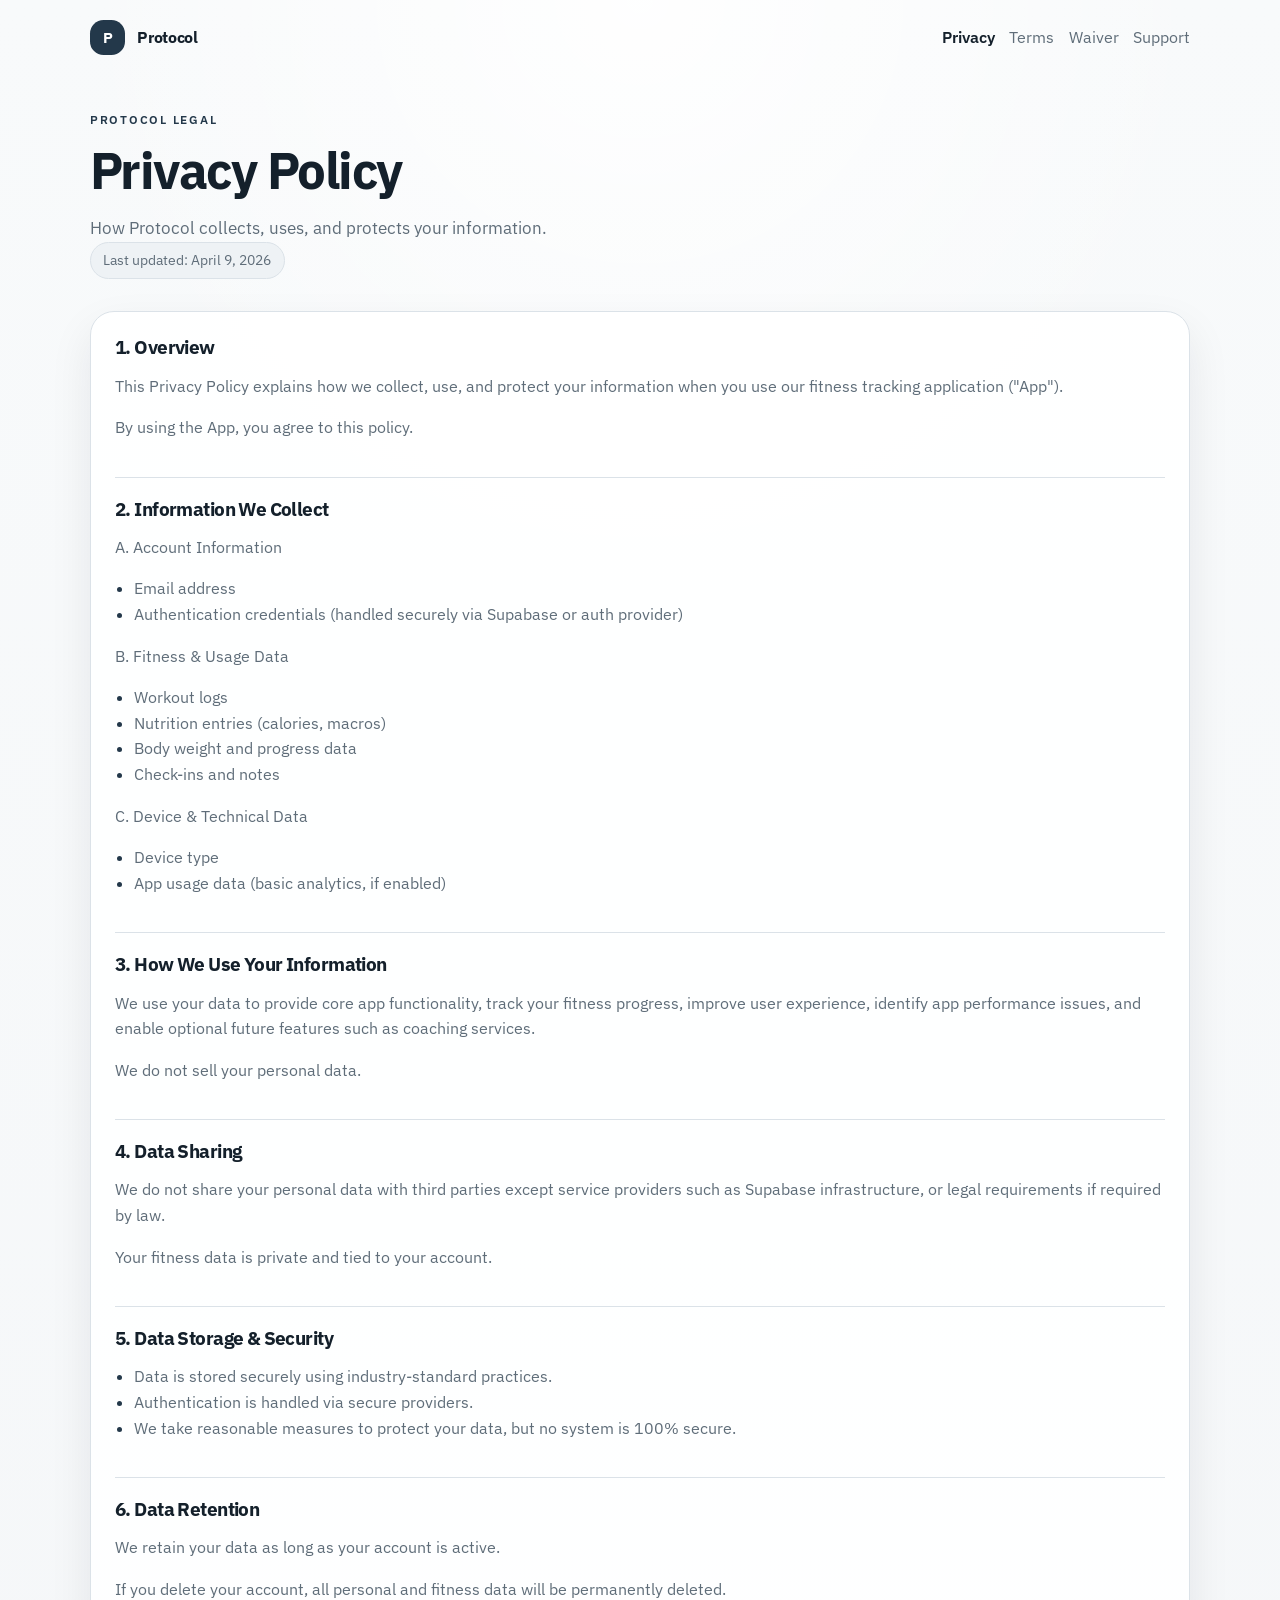
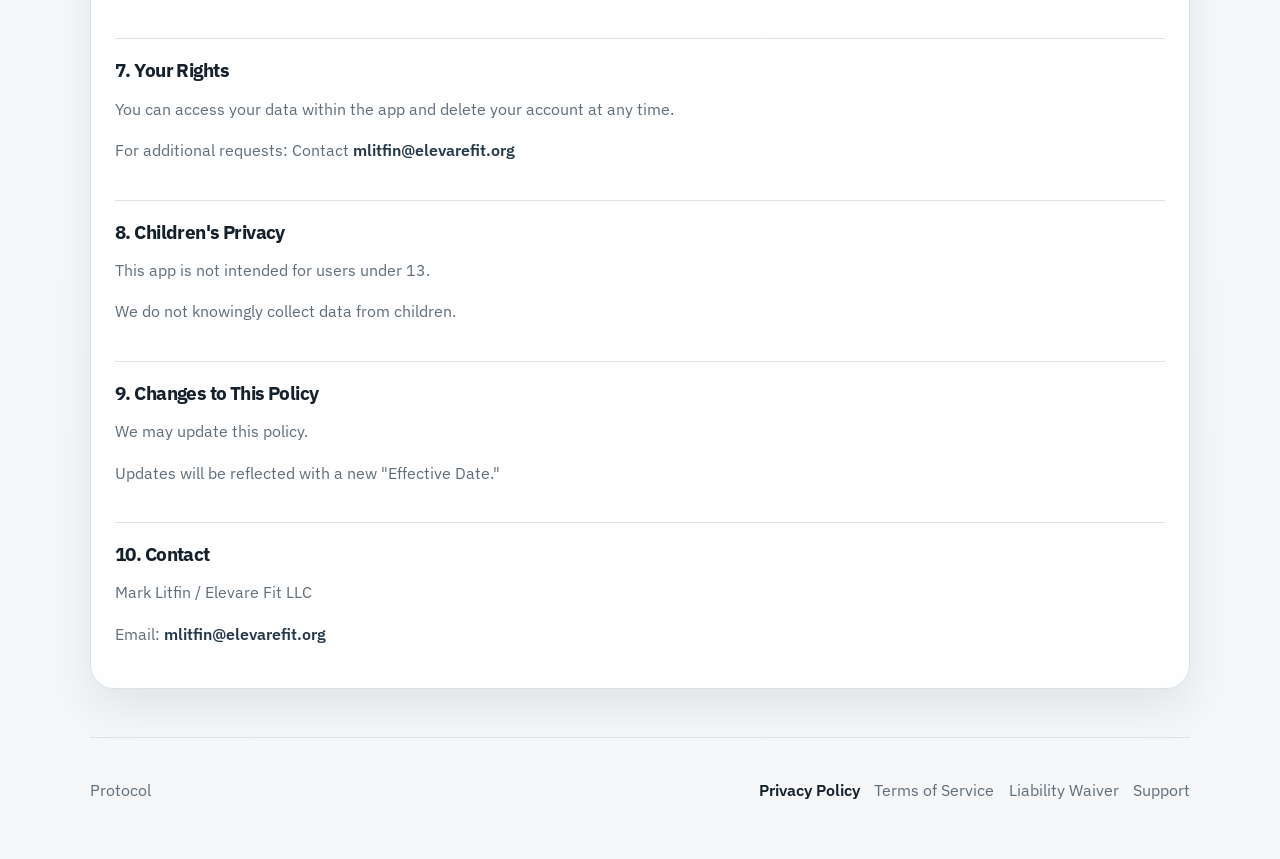
==== privacy.html @ a7f1d3bc "Initial Protocol landing site" ====
<!DOCTYPE html>
<html lang="en">
  <head>
    <meta charset="UTF-8" />
    <meta name="viewport" content="width=device-width, initial-scale=1.0" />
    <title>Protocol | Privacy Policy</title>
    <meta
      name="description"
      content="How Protocol collects, uses, and protects information."
    />
    <link rel="preconnect" href="https://fonts.googleapis.com" />
    <link rel="preconnect" href="https://fonts.gstatic.com" crossorigin />
    <link
      href="https://fonts.googleapis.com/css2?family=IBM+Plex+Sans:wght@400;500;600;700&display=swap"
      rel="stylesheet"
    />
    <link rel="stylesheet" href="styles.css" />
  </head>
  <body>
    <div class="site-shell">
      <header class="site-header">
        <a class="brand" href="index.html" aria-label="Protocol home">
          <span class="brand-mark">P</span>
          <span>Protocol</span>
        </a>
        <nav class="site-nav" aria-label="Primary">
          <a href="privacy.html" aria-current="page">Privacy</a>
          <a href="terms.html">Terms</a>
          <a href="waiver.html">Waiver</a>
          <a href="support.html">Support</a>
        </nav>
      </header>

      <main class="page-main">
        <section class="page-hero">
          <p class="eyebrow">Protocol legal</p>
          <h1>Privacy Policy</h1>
          <p class="lead narrow">
            How Protocol collects, uses, and protects your information.
          </p>
          <div class="meta-row">
            <span class="meta-chip">Last updated: April 9, 2026</span>
          </div>
        </section>

        <section class="card legal-card">
          <article class="legal-section">
            <h2>1. Overview</h2>
            <p>
              This Privacy Policy explains how we collect, use, and protect your
              information when you use our fitness tracking application
              ("App").
            </p>
            <p>By using the App, you agree to this policy.</p>
          </article>

          <article class="legal-section">
            <h2>2. Information We Collect</h2>
            <p>A. Account Information</p>
            <ul>
              <li>Email address</li>
              <li>
                Authentication credentials (handled securely via Supabase or
                auth provider)
              </li>
            </ul>
            <p>B. Fitness &amp; Usage Data</p>
            <ul>
              <li>Workout logs</li>
              <li>Nutrition entries (calories, macros)</li>
              <li>Body weight and progress data</li>
              <li>Check-ins and notes</li>
            </ul>
            <p>C. Device &amp; Technical Data</p>
            <ul>
              <li>Device type</li>
              <li>App usage data (basic analytics, if enabled)</li>
            </ul>
          </article>

          <article class="legal-section">
            <h2>3. How We Use Your Information</h2>
            <p>
              We use your data to provide core app functionality, track your
              fitness progress, improve user experience, identify app
              performance issues, and enable optional future features such as
              coaching services.
            </p>
            <p>We do not sell your personal data.</p>
          </article>

          <article class="legal-section">
            <h2>4. Data Sharing</h2>
            <p>
              We do not share your personal data with third parties except
              service providers such as Supabase infrastructure, or legal
              requirements if required by law.
            </p>
            <p>Your fitness data is private and tied to your account.</p>
          </article>

          <article class="legal-section">
            <h2>5. Data Storage &amp; Security</h2>
            <ul>
              <li>Data is stored securely using industry-standard practices.</li>
              <li>Authentication is handled via secure providers.</li>
              <li>
                We take reasonable measures to protect your data, but no system
                is 100% secure.
              </li>
            </ul>
          </article>

          <article class="legal-section">
            <h2>6. Data Retention</h2>
            <p>We retain your data as long as your account is active.</p>
            <p>
              If you delete your account, all personal and fitness data will be
              permanently deleted.
            </p>
          </article>

          <article class="legal-section">
            <h2>7. Your Rights</h2>
            <p>You can access your data within the app and delete your account at any time.</p>
            <p>
              For additional requests: Contact
              <a class="text-link" href="mailto:mlitfin@elevarefit.org"
                >mlitfin@elevarefit.org</a
              >
            </p>
          </article>

          <article class="legal-section">
            <h2>8. Children&apos;s Privacy</h2>
            <p>This app is not intended for users under 13.</p>
            <p>We do not knowingly collect data from children.</p>
          </article>

          <article class="legal-section">
            <h2>9. Changes to This Policy</h2>
            <p>We may update this policy.</p>
            <p>Updates will be reflected with a new "Effective Date."</p>
          </article>

          <article class="legal-section">
            <h2>10. Contact</h2>
            <p>Mark Litfin / Elevare Fit LLC</p>
            <p>
              Email:
              <a class="text-link" href="mailto:mlitfin@elevarefit.org"
                >mlitfin@elevarefit.org</a
              >
            </p>
          </article>
        </section>
      </main>

      <footer class="site-footer">
        <p>Protocol</p>
        <nav class="footer-nav" aria-label="Footer">
          <a href="privacy.html" aria-current="page">Privacy Policy</a>
          <a href="terms.html">Terms of Service</a>
          <a href="waiver.html">Liability Waiver</a>
          <a href="support.html">Support</a>
        </nav>
      </footer>
    </div>
  </body>
</html>
---- styles.css ----
:root {
  --bg: #f4f6f8;
  --surface: #ffffff;
  --surface-alt: #eef2f5;
  --text: #14202b;
  --muted: #5f6d79;
  --line: #dbe2e8;
  --line-strong: #c7d1da;
  --accent: #23384a;
  --accent-soft: #eef3f7;
  --shadow: 0 18px 44px rgba(15, 23, 32, 0.08);
  --radius-lg: 24px;
  --radius-md: 18px;
  --radius-sm: 12px;
  --max-width: 1100px;
}

*,
*::before,
*::after {
  box-sizing: border-box;
}

html {
  scroll-behavior: smooth;
}

body {
  margin: 0;
  min-height: 100vh;
  color: var(--text);
  font-family: "IBM Plex Sans", "Segoe UI", sans-serif;
  line-height: 1.6;
  background:
    radial-gradient(circle at top, rgba(255, 255, 255, 0.92), rgba(255, 255, 255, 0) 36rem),
    linear-gradient(180deg, #f8fafb 0%, var(--bg) 100%);
}

a {
  color: inherit;
  text-decoration: none;
}

.site-shell {
  width: min(var(--max-width), calc(100% - 2rem));
  margin: 0 auto;
}

.site-header,
.site-footer {
  display: flex;
  align-items: center;
  justify-content: space-between;
  gap: 1rem;
}

.site-header {
  padding: 1.25rem 0;
}

.site-footer {
  padding: 1.5rem 0 2.5rem;
  margin-top: 3rem;
  border-top: 1px solid var(--line);
  color: var(--muted);
}

.brand {
  display: inline-flex;
  align-items: center;
  gap: 0.75rem;
  font-weight: 700;
  letter-spacing: -0.02em;
}

.brand-mark {
  display: grid;
  place-items: center;
  width: 2.2rem;
  height: 2.2rem;
  border-radius: 0.85rem;
  background: var(--accent);
  color: #ffffff;
  font-size: 0.96rem;
}

.site-nav,
.footer-nav,
.meta-row,
.cta-row {
  display: flex;
  align-items: center;
  gap: 0.9rem;
  flex-wrap: wrap;
}

.site-nav a,
.footer-nav a {
  color: var(--muted);
  transition: color 160ms ease;
}

.site-nav a:hover,
.site-nav a:focus-visible,
.footer-nav a:hover,
.footer-nav a:focus-visible,
.text-link:hover,
.text-link:focus-visible {
  color: var(--accent);
}

.site-nav a[aria-current="page"],
.footer-nav a[aria-current="page"] {
  color: var(--text);
  font-weight: 600;
}

.hero,
.feature-grid,
.resource-grid,
.support-grid {
  display: grid;
  gap: 1.2rem;
}

.hero {
  grid-template-columns: minmax(0, 1.2fr) minmax(320px, 0.85fr);
  align-items: center;
  padding: 3.5rem 0 2.25rem;
}

.page-main {
  padding-top: 1.2rem;
}

.page-hero {
  padding: 1rem 0 2rem;
}

.eyebrow,
.section-label {
  margin: 0 0 0.75rem;
  font-size: 0.78rem;
  font-weight: 600;
  letter-spacing: 0.14em;
  text-transform: uppercase;
  color: var(--accent);
}

h1,
h2,
h3 {
  margin: 0;
  letter-spacing: -0.03em;
  line-height: 1.1;
}

.hero h1 {
  font-size: clamp(2.8rem, 6vw, 4.3rem);
  max-width: 9.5ch;
}

.page-hero h1 {
  font-size: clamp(2.2rem, 4vw, 3.4rem);
}

.lead {
  margin: 1rem 0 0;
  color: var(--muted);
  font-size: 1.05rem;
  max-width: 42rem;
}

.lead.narrow {
  max-width: 46rem;
}

.cta-row {
  margin-top: 1.8rem;
}

.button {
  display: inline-flex;
  align-items: center;
  justify-content: center;
  min-height: 2.9rem;
  padding: 0.8rem 1.2rem;
  border-radius: 999px;
  font-weight: 600;
  border: 1px solid transparent;
  transition:
    transform 160ms ease,
    background-color 160ms ease,
    border-color 160ms ease,
    color 160ms ease;
}

.button:hover,
.button:focus-visible {
  transform: translateY(-1px);
}

.button-primary {
  background: var(--accent);
  color: #ffffff;
}

.button-secondary {
  background: #ffffff;
  border-color: var(--line-strong);
  color: var(--text);
}

.card {
  background: rgba(255, 255, 255, 0.94);
  border: 1px solid var(--line);
  border-radius: var(--radius-lg);
  box-shadow: var(--shadow);
}

.hero-card,
.feature-card,
.resource-card,
.legal-card,
.support-card,
.support-note {
  padding: 1.5rem;
}

.hero-list,
.stack-list,
.legal-section ul {
  padding-left: 1.2rem;
}

.hero-list,
.stack-list {
  margin: 1rem 0 0;
}

.hero-list li,
.stack-list li,
.legal-section li,
.feature-card p,
.resource-card p,
.legal-section p,
.support-card p,
.support-note p,
.support-detail span,
.section-header p {
  color: var(--muted);
}

.hero-list li::marker,
.stack-list li::marker,
.legal-section li::marker {
  color: var(--accent);
}

.hero-card {
  background: linear-gradient(180deg, #ffffff 0%, #f7f9fb 100%);
}

.hero-card .meta-row {
  margin-top: 1rem;
}

.meta-chip {
  display: inline-flex;
  align-items: center;
  padding: 0.42rem 0.78rem;
  border-radius: 999px;
  background: var(--surface-alt);
  border: 1px solid var(--line);
  color: var(--muted);
  font-size: 0.88rem;
}

.content-section {
  padding: 1.35rem 0;
}

.section-header {
  max-width: 44rem;
  margin-bottom: 1.2rem;
}

.section-header h2,
.feature-card h2,
.support-card h2,
.support-note h2 {
  font-size: clamp(1.55rem, 2vw, 2.1rem);
  margin-bottom: 0.65rem;
}

.feature-grid {
  grid-template-columns: repeat(3, minmax(0, 1fr));
}

.resource-grid,
.support-grid {
  grid-template-columns: repeat(2, minmax(0, 1fr));
}

.feature-card,
.resource-card,
.support-card {
  min-height: 100%;
}

.resource-card {
  transition:
    transform 160ms ease,
    border-color 160ms ease;
}

.resource-card:hover,
.resource-card:focus-visible {
  transform: translateY(-2px);
  border-color: var(--line-strong);
}

.resource-label {
  display: inline-block;
  margin-bottom: 0.55rem;
  font-size: 0.8rem;
  font-weight: 600;
  letter-spacing: 0.08em;
  text-transform: uppercase;
  color: var(--accent);
}

.resource-card h3 {
  margin-bottom: 0.6rem;
  font-size: 1.2rem;
}

.legal-card {
  display: grid;
  gap: 1.25rem;
}

.legal-section + .legal-section {
  padding-top: 1.25rem;
  border-top: 1px solid var(--line);
}

.legal-section h2 {
  margin-bottom: 0.75rem;
  font-size: 1.2rem;
}

.text-link {
  color: var(--accent);
  font-weight: 600;
}

.support-detail {
  margin-top: 1rem;
  padding-top: 1rem;
  border-top: 1px solid var(--line);
}

.support-detail span {
  display: block;
  margin-bottom: 0.25rem;
  font-size: 0.8rem;
  font-weight: 600;
  letter-spacing: 0.08em;
  text-transform: uppercase;
}

@media (max-width: 920px) {
  .hero,
  .feature-grid,
  .resource-grid,
  .support-grid {
    grid-template-columns: 1fr;
  }

  .hero {
    padding-top: 2.75rem;
  }
}

@media (max-width: 720px) {
  .site-shell {
    width: min(var(--max-width), calc(100% - 1.2rem));
  }

  .site-header,
  .site-footer {
    flex-direction: column;
    align-items: flex-start;
  }

  .hero-card,
  .feature-card,
  .resource-card,
  .legal-card,
  .support-card,
  .support-note {
    padding: 1.2rem;
  }

  .meta-chip {
    width: 100%;
    justify-content: center;
  }
}
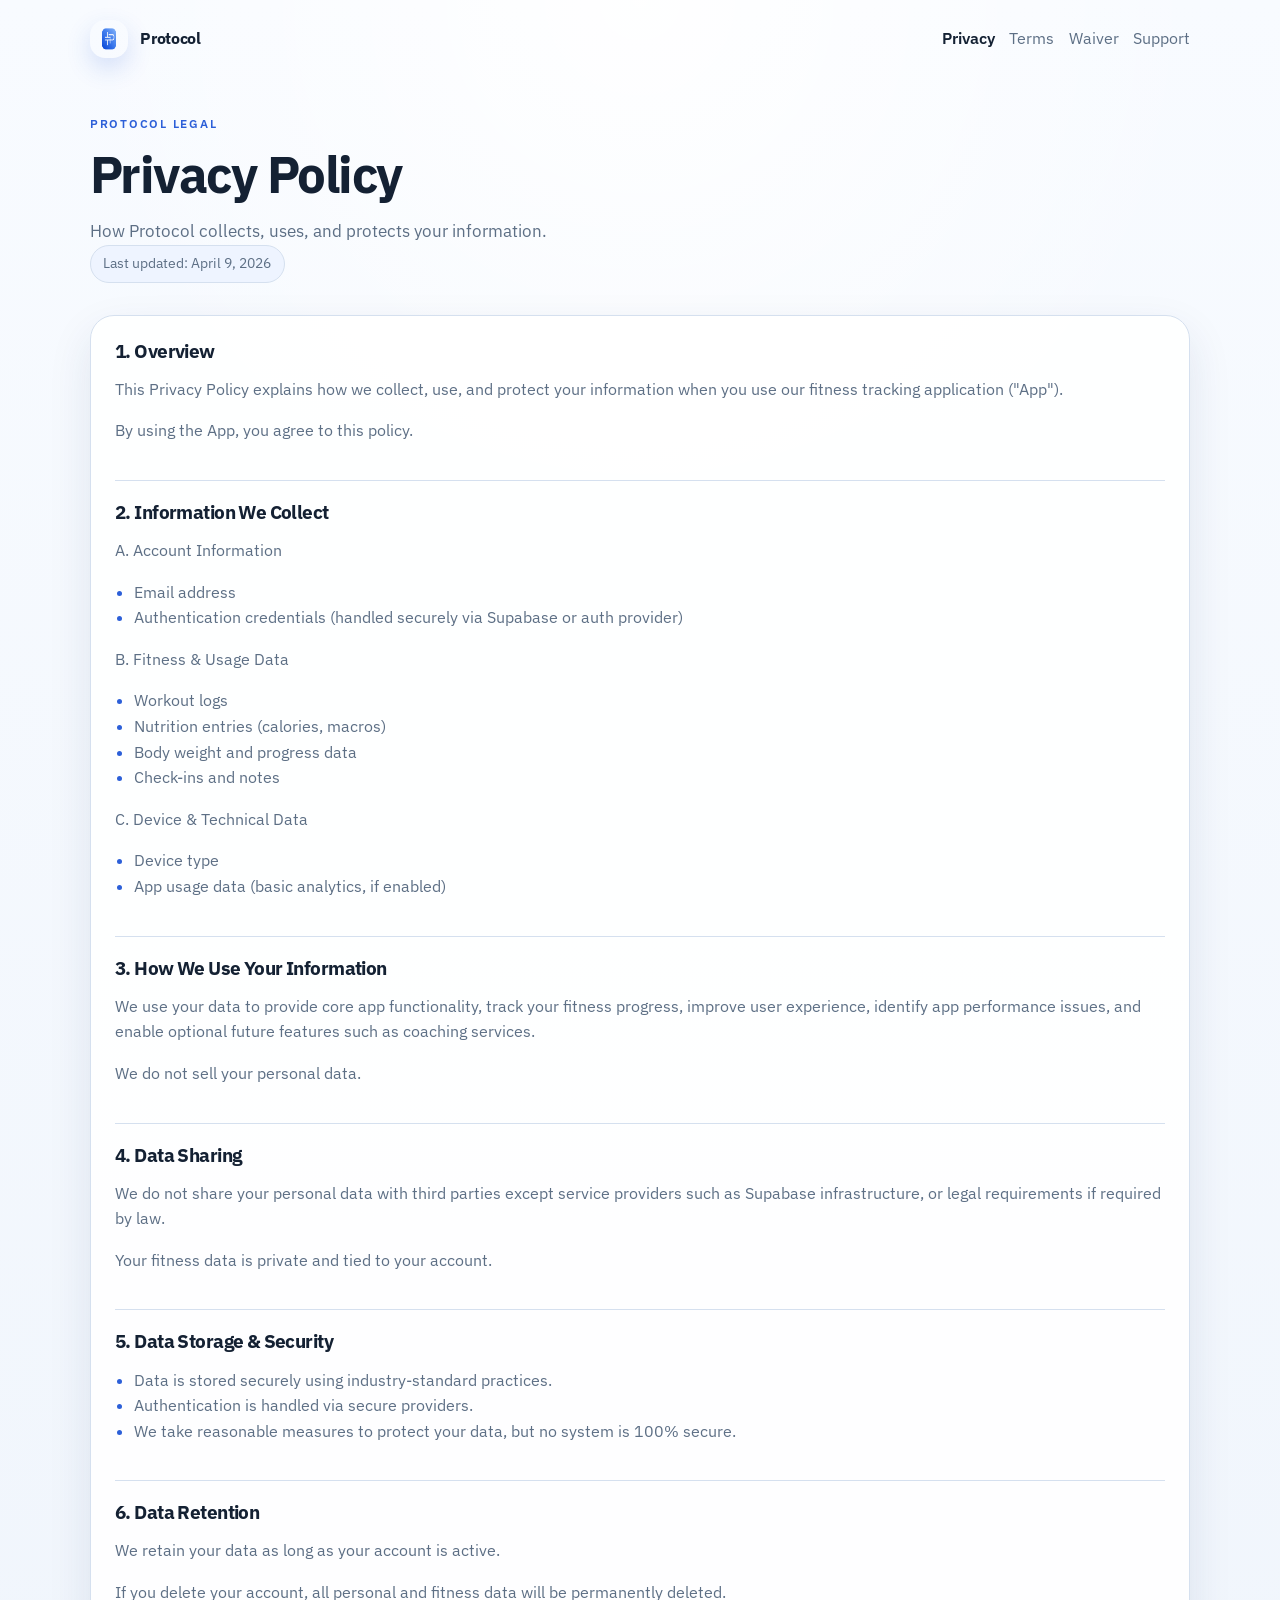
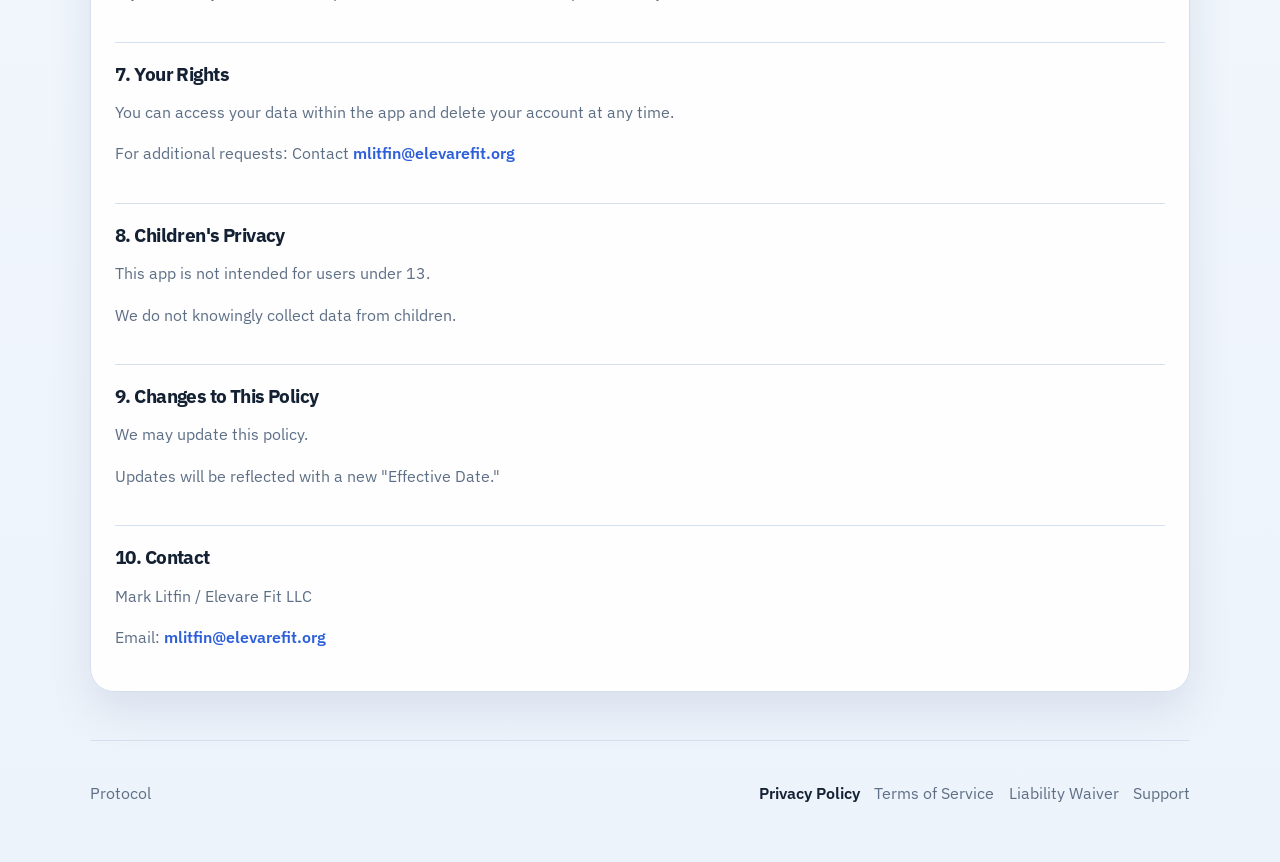
==== commit b9615c0f: "Add Protocol icon branding" ====
--- a/privacy.html
+++ b/privacy.html
@@ -14,13 +14,22 @@
       href="https://fonts.googleapis.com/css2?family=IBM+Plex+Sans:wght@400;500;600;700&display=swap"
       rel="stylesheet"
     />
+    <link
+      rel="icon"
+      type="image/png"
+      href="protocol_icon/protocol_transparent.png"
+    />
     <link rel="stylesheet" href="styles.css" />
   </head>
   <body>
     <div class="site-shell">
       <header class="site-header">
         <a class="brand" href="index.html" aria-label="Protocol home">
-          <span class="brand-mark">P</span>
+          <img
+            class="brand-logo"
+            src="protocol_icon/protocol_transparent.png"
+            alt=""
+          />
           <span>Protocol</span>
         </a>
         <nav class="site-nav" aria-label="Primary">
--- a/styles.css
+++ b/styles.css
@@ -1,14 +1,15 @@
 :root {
-  --bg: #f4f6f8;
+  --bg: #edf3fb;
   --surface: #ffffff;
-  --surface-alt: #eef2f5;
-  --text: #14202b;
-  --muted: #5f6d79;
-  --line: #dbe2e8;
-  --line-strong: #c7d1da;
-  --accent: #23384a;
-  --accent-soft: #eef3f7;
-  --shadow: 0 18px 44px rgba(15, 23, 32, 0.08);
+  --surface-alt: #e7effb;
+  --text: #142133;
+  --muted: #5d6f85;
+  --line: #d5e0ef;
+  --line-strong: #bccbe1;
+  --accent: #2c5fd8;
+  --accent-strong: #204fbd;
+  --accent-soft: #eef4ff;
+  --shadow: 0 18px 44px rgba(25, 51, 95, 0.1);
   --radius-lg: 24px;
   --radius-md: 18px;
   --radius-sm: 12px;
@@ -32,8 +33,8 @@
   font-family: "IBM Plex Sans", "Segoe UI", sans-serif;
   line-height: 1.6;
   background:
-    radial-gradient(circle at top, rgba(255, 255, 255, 0.92), rgba(255, 255, 255, 0) 36rem),
-    linear-gradient(180deg, #f8fafb 0%, var(--bg) 100%);
+    radial-gradient(circle at top, rgba(255, 255, 255, 0.94), rgba(255, 255, 255, 0) 36rem),
+    linear-gradient(180deg, #f8fbff 0%, var(--bg) 100%);
 }
 
 a {
@@ -73,15 +74,12 @@
   letter-spacing: -0.02em;
 }
 
-.brand-mark {
-  display: grid;
-  place-items: center;
-  width: 2.2rem;
-  height: 2.2rem;
-  border-radius: 0.85rem;
-  background: var(--accent);
-  color: #ffffff;
-  font-size: 0.96rem;
+.brand-logo {
+  width: 2.4rem;
+  height: 2.4rem;
+  display: block;
+  border-radius: 0.95rem;
+  box-shadow: 0 10px 24px rgba(44, 95, 216, 0.18);
 }
 
 .site-nav,
@@ -201,7 +199,7 @@
 }
 
 .button-primary {
-  background: var(--accent);
+  background: linear-gradient(180deg, #4c82eb 0%, var(--accent-strong) 100%);
   color: #ffffff;
 }
 
@@ -258,19 +256,37 @@
 }
 
 .hero-card {
-  background: linear-gradient(180deg, #ffffff 0%, #f7f9fb 100%);
+  background:
+    linear-gradient(135deg, rgba(110, 158, 241, 0.15) 0%, rgba(44, 95, 216, 0.05) 42%, rgba(255, 255, 255, 0.9) 100%),
+    linear-gradient(180deg, #ffffff 0%, #f6f9ff 100%);
 }
 
 .hero-card .meta-row {
   margin-top: 1rem;
 }
 
+.hero-card-brand {
+  display: flex;
+  align-items: center;
+  justify-content: space-between;
+  gap: 1rem;
+  margin-bottom: 1rem;
+}
+
+.hero-card-logo {
+  width: 4rem;
+  height: 4rem;
+  display: block;
+  border-radius: 1.3rem;
+  box-shadow: 0 18px 32px rgba(44, 95, 216, 0.18);
+}
+
 .meta-chip {
   display: inline-flex;
   align-items: center;
   padding: 0.42rem 0.78rem;
   border-radius: 999px;
-  background: var(--surface-alt);
+  background: var(--accent-soft);
   border: 1px solid var(--line);
   color: var(--muted);
   font-size: 0.88rem;
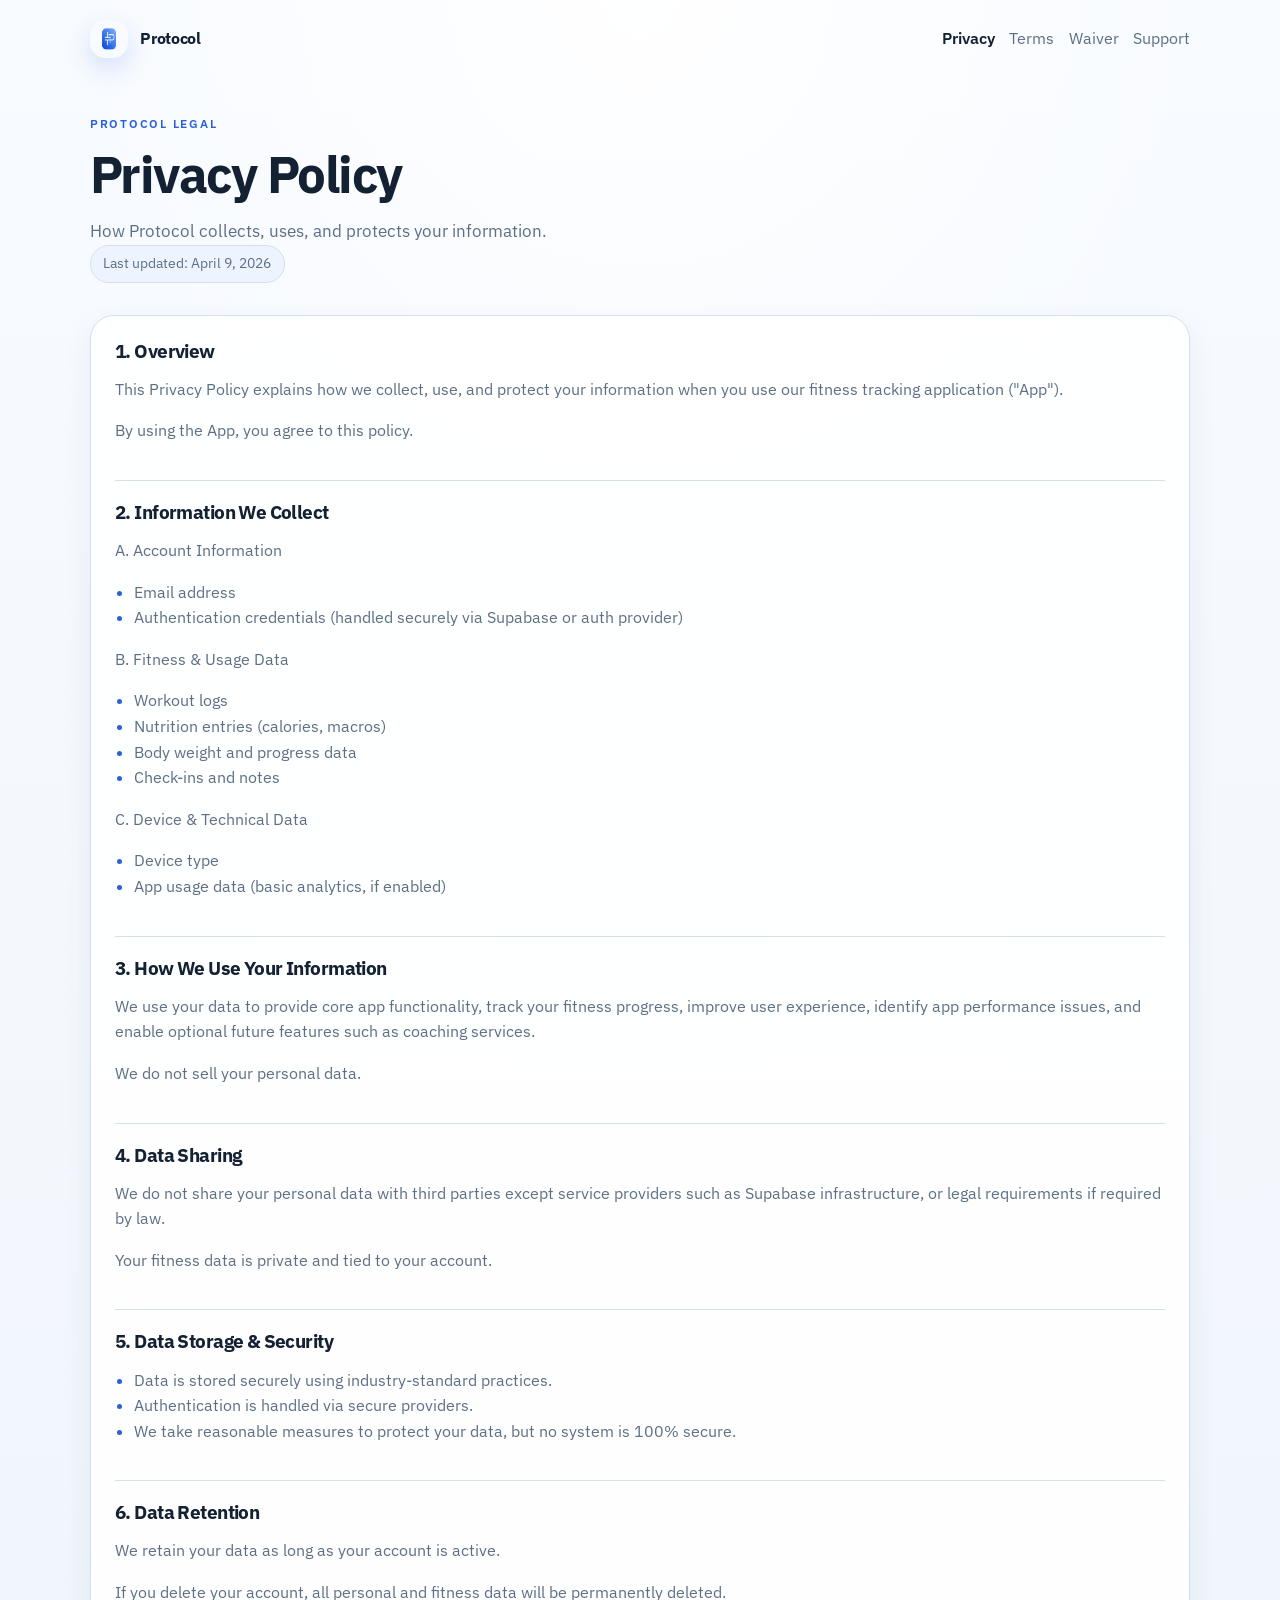
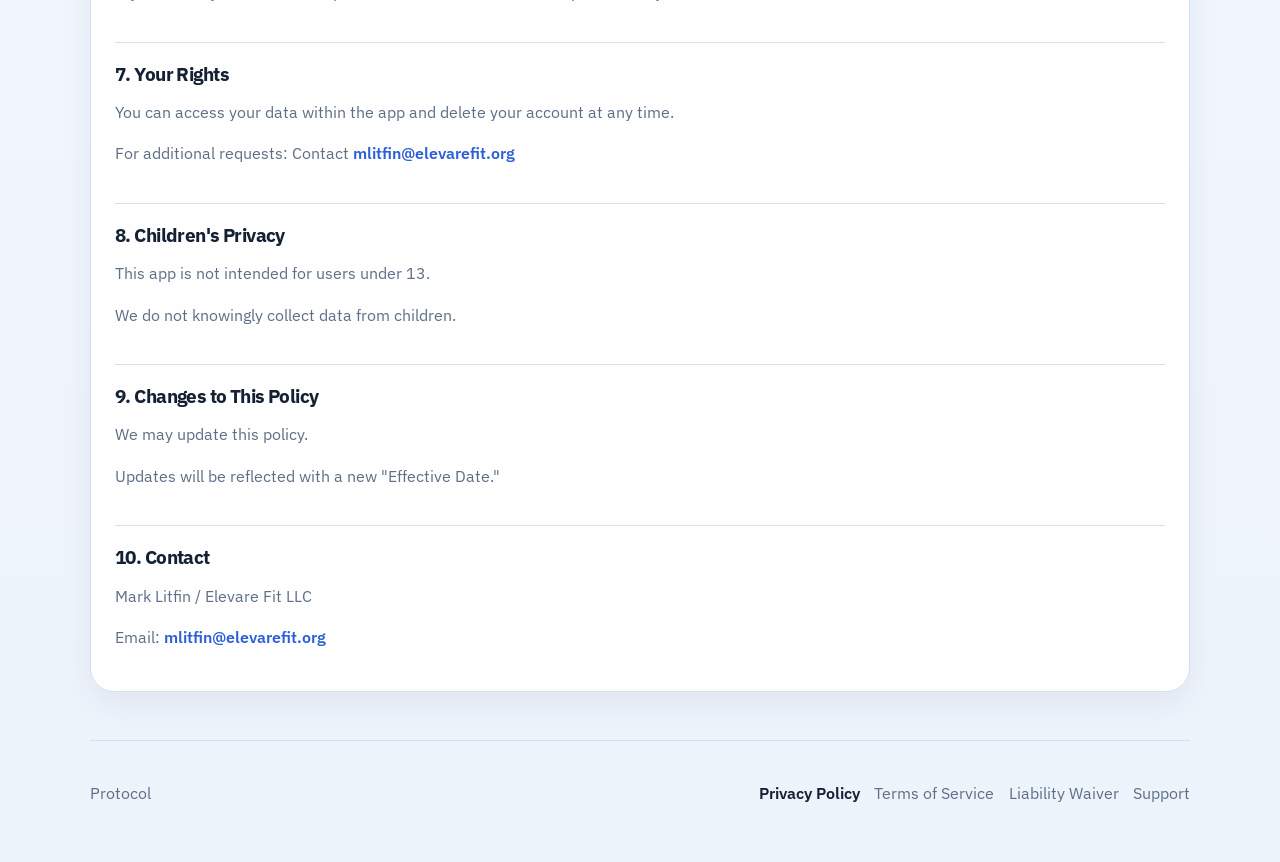
==== commit 84c46a4d: "Bust cached site assets" ====
--- a/privacy.html
+++ b/privacy.html
@@ -17,9 +17,9 @@
     <link
       rel="icon"
       type="image/png"
-      href="protocol_icon/protocol_transparent.png"
+      href="./protocol_icon/protocol_transparent.png?v=20260417a"
     />
-    <link rel="stylesheet" href="styles.css" />
+    <link rel="stylesheet" href="./styles.css?v=20260417a" />
   </head>
   <body>
     <div class="site-shell">
@@ -27,7 +27,7 @@
         <a class="brand" href="index.html" aria-label="Protocol home">
           <img
             class="brand-logo"
-            src="protocol_icon/protocol_transparent.png"
+            src="./protocol_icon/protocol_transparent.png?v=20260417a"
             alt=""
           />
           <span>Protocol</span>
--- a/styles.css
+++ b/styles.css
@@ -9,7 +9,7 @@
   --accent: #2c5fd8;
   --accent-strong: #204fbd;
   --accent-soft: #eef4ff;
-  --shadow: 0 18px 44px rgba(25, 51, 95, 0.1);
+  --shadow: 0 12px 30px rgba(25, 51, 95, 0.07);
   --radius-lg: 24px;
   --radius-md: 18px;
   --radius-sm: 12px;
@@ -124,7 +124,7 @@
 .hero {
   grid-template-columns: minmax(0, 1.2fr) minmax(320px, 0.85fr);
   align-items: center;
-  padding: 3.5rem 0 2.25rem;
+  padding: 3rem 0 2rem;
 }
 
 .page-main {
@@ -154,8 +154,8 @@
 }
 
 .hero h1 {
-  font-size: clamp(2.8rem, 6vw, 4.3rem);
-  max-width: 9.5ch;
+  font-size: clamp(2.8rem, 5vw, 3.8rem);
+  max-width: none;
 }
 
 .page-hero h1 {
@@ -166,11 +166,15 @@
   margin: 1rem 0 0;
   color: var(--muted);
   font-size: 1.05rem;
-  max-width: 42rem;
+  max-width: 34rem;
 }
 
 .lead.narrow {
   max-width: 46rem;
+}
+
+.sublead {
+  margin-top: 0.45rem;
 }
 
 .cta-row {
@@ -199,7 +203,7 @@
 }
 
 .button-primary {
-  background: linear-gradient(180deg, #4c82eb 0%, var(--accent-strong) 100%);
+  background: var(--accent-strong);
   color: #ffffff;
 }
 
@@ -256,9 +260,7 @@
 }
 
 .hero-card {
-  background:
-    linear-gradient(135deg, rgba(110, 158, 241, 0.15) 0%, rgba(44, 95, 216, 0.05) 42%, rgba(255, 255, 255, 0.9) 100%),
-    linear-gradient(180deg, #ffffff 0%, #f6f9ff 100%);
+  background: rgba(255, 255, 255, 0.98);
 }
 
 .hero-card .meta-row {
@@ -279,6 +281,31 @@
   display: block;
   border-radius: 1.3rem;
   box-shadow: 0 18px 32px rgba(44, 95, 216, 0.18);
+}
+
+.hero-link-list {
+  display: grid;
+  gap: 0.7rem;
+  margin-top: 1rem;
+}
+
+.hero-link-row {
+  display: block;
+  padding: 0.85rem 1rem;
+  border-radius: var(--radius-sm);
+  border: 1px solid var(--line);
+  background: var(--surface-alt);
+  color: var(--text);
+  font-weight: 600;
+  transition:
+    border-color 160ms ease,
+    background-color 160ms ease;
+}
+
+.hero-link-row:hover,
+.hero-link-row:focus-visible {
+  border-color: var(--line-strong);
+  background: var(--accent-soft);
 }
 
 .meta-chip {
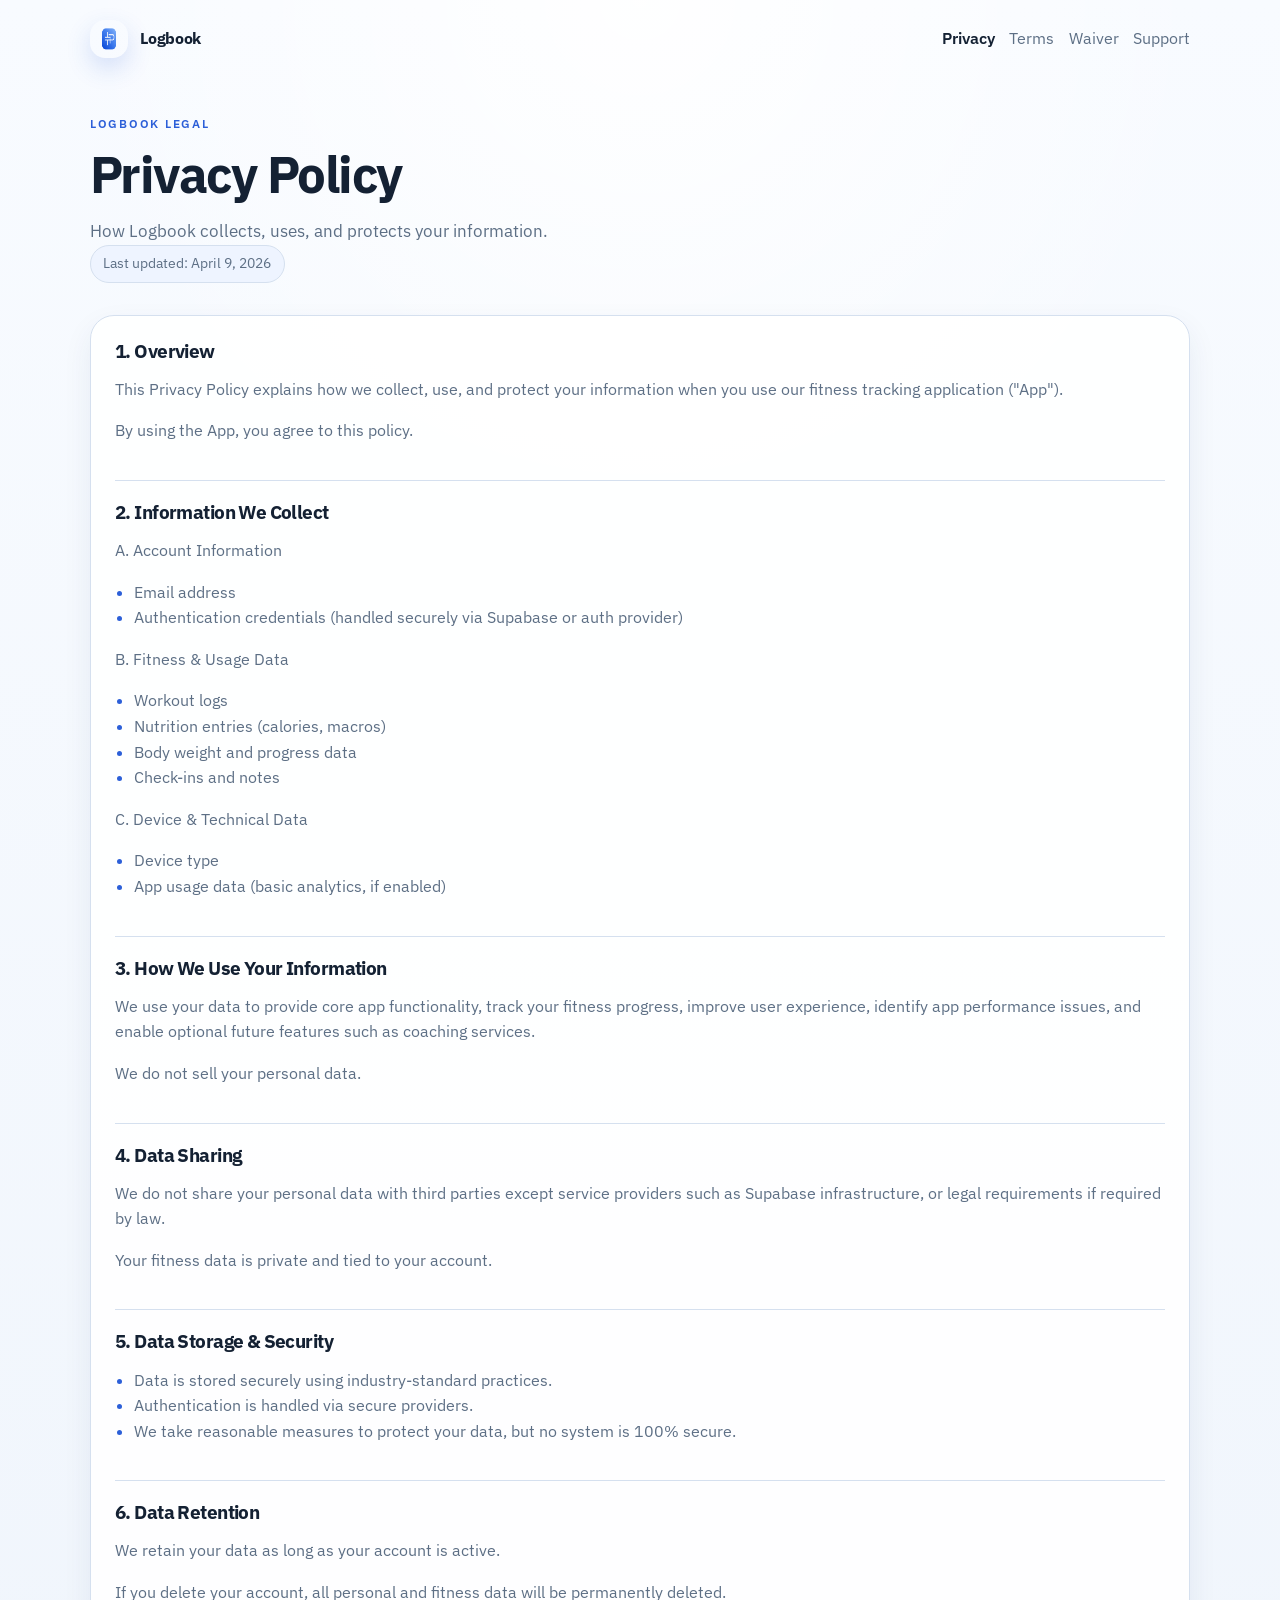
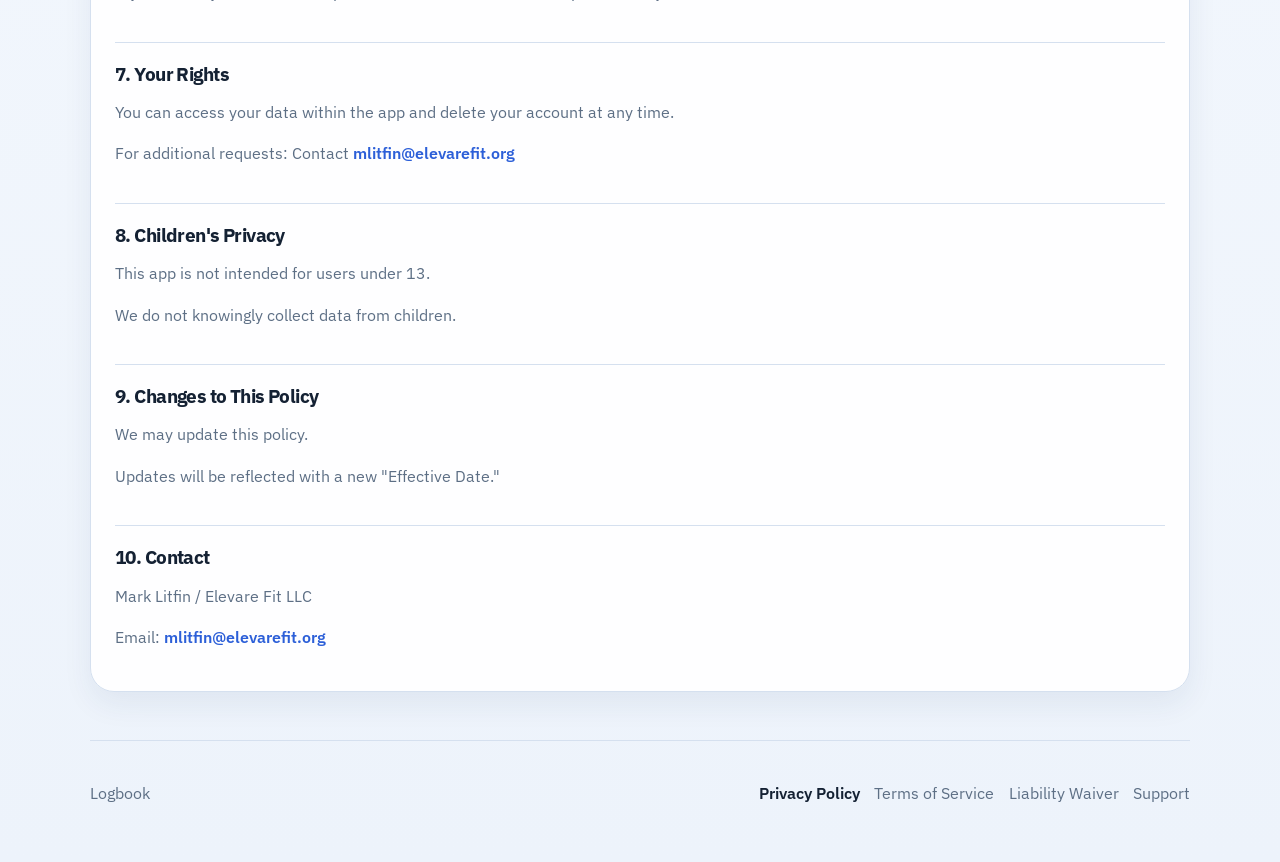
==== commit 2c85e1bc: "Rename Protocol to Logbook" ====
--- a/privacy.html
+++ b/privacy.html
@@ -3,10 +3,10 @@
   <head>
     <meta charset="UTF-8" />
     <meta name="viewport" content="width=device-width, initial-scale=1.0" />
-    <title>Protocol | Privacy Policy</title>
+    <title>Logbook | Privacy Policy</title>
     <meta
       name="description"
-      content="How Protocol collects, uses, and protects information."
+      content="How Logbook collects, uses, and protects information."
     />
     <link rel="preconnect" href="https://fonts.googleapis.com" />
     <link rel="preconnect" href="https://fonts.gstatic.com" crossorigin />
@@ -24,13 +24,13 @@
   <body>
     <div class="site-shell">
       <header class="site-header">
-        <a class="brand" href="index.html" aria-label="Protocol home">
+        <a class="brand" href="index.html" aria-label="Logbook home">
           <img
             class="brand-logo"
             src="./protocol_icon/protocol_transparent.png?v=20260417a"
             alt=""
           />
-          <span>Protocol</span>
+          <span>Logbook</span>
         </a>
         <nav class="site-nav" aria-label="Primary">
           <a href="privacy.html" aria-current="page">Privacy</a>
@@ -42,10 +42,10 @@
 
       <main class="page-main">
         <section class="page-hero">
-          <p class="eyebrow">Protocol legal</p>
+          <p class="eyebrow">Logbook legal</p>
           <h1>Privacy Policy</h1>
           <p class="lead narrow">
-            How Protocol collects, uses, and protects your information.
+            How Logbook collects, uses, and protects your information.
           </p>
           <div class="meta-row">
             <span class="meta-chip">Last updated: April 9, 2026</span>
@@ -166,7 +166,7 @@
       </main>
 
       <footer class="site-footer">
-        <p>Protocol</p>
+        <p>Logbook</p>
         <nav class="footer-nav" aria-label="Footer">
           <a href="privacy.html" aria-current="page">Privacy Policy</a>
           <a href="terms.html">Terms of Service</a>
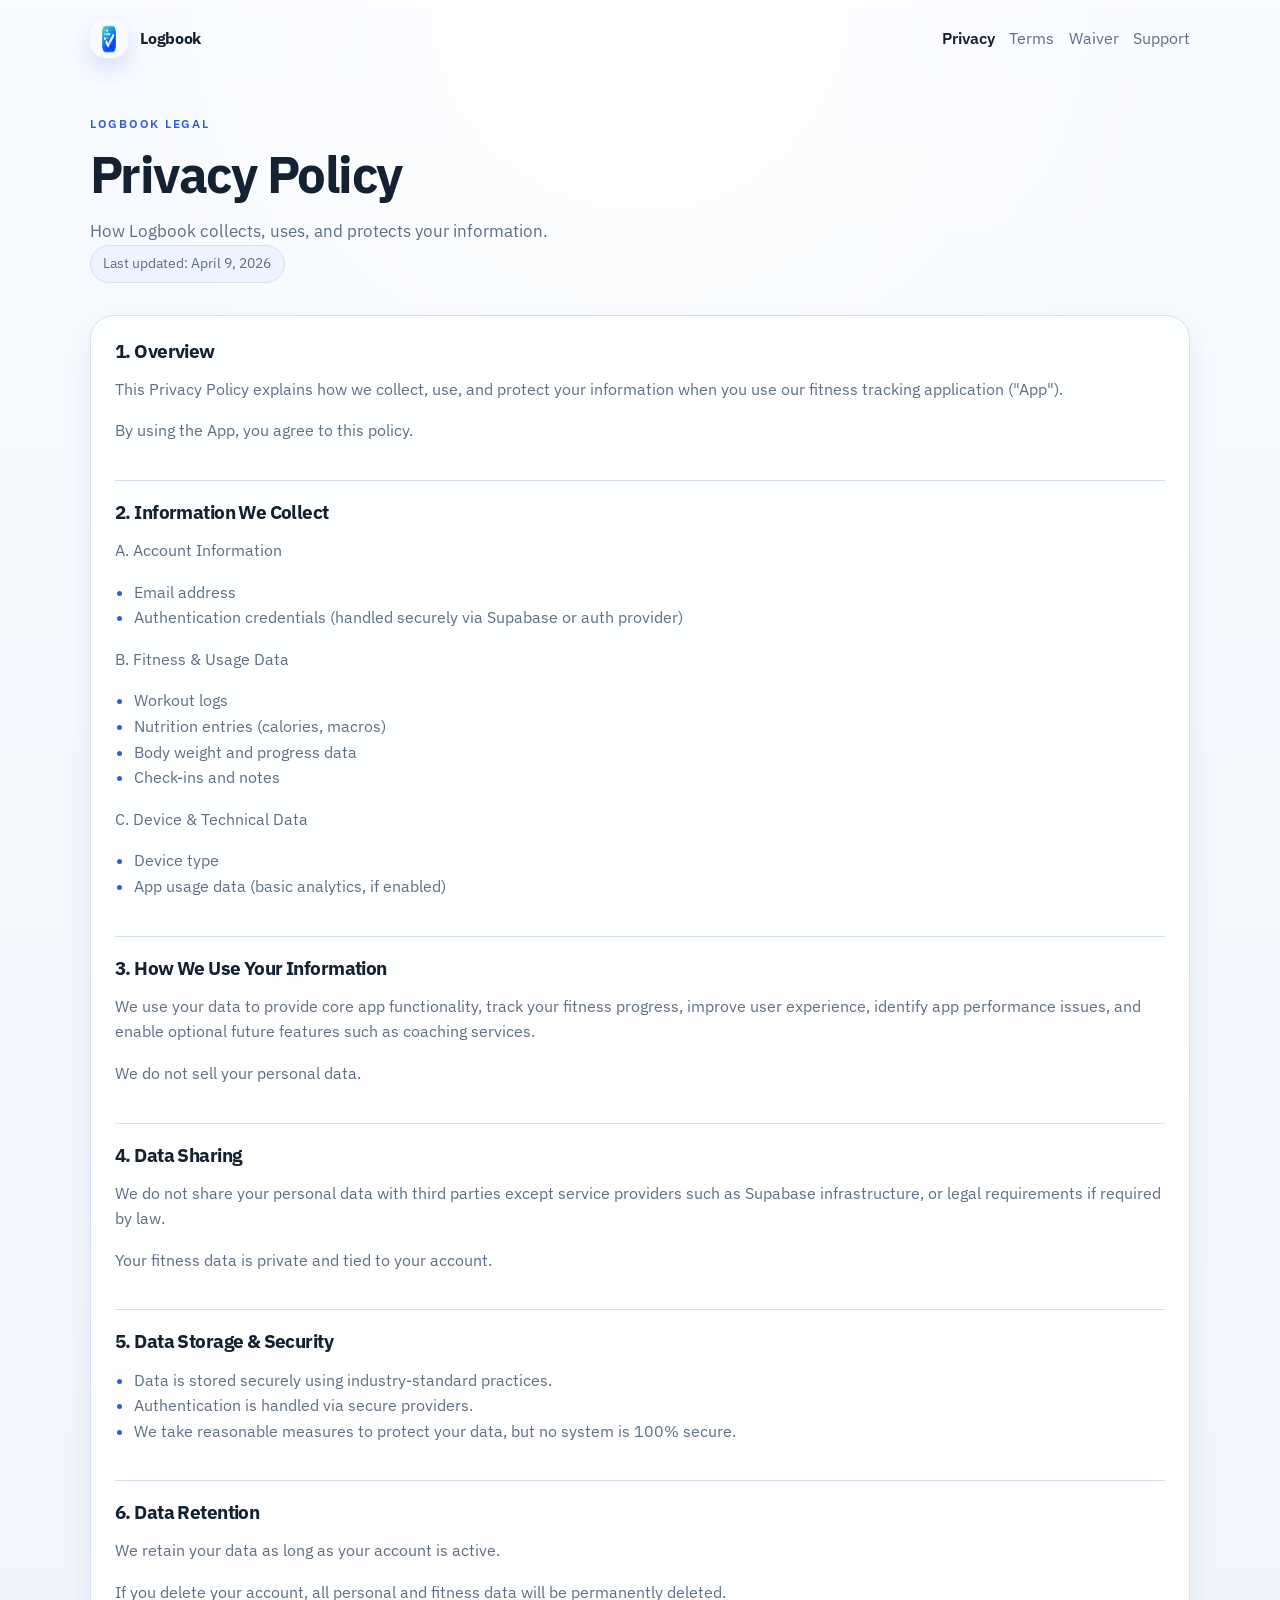
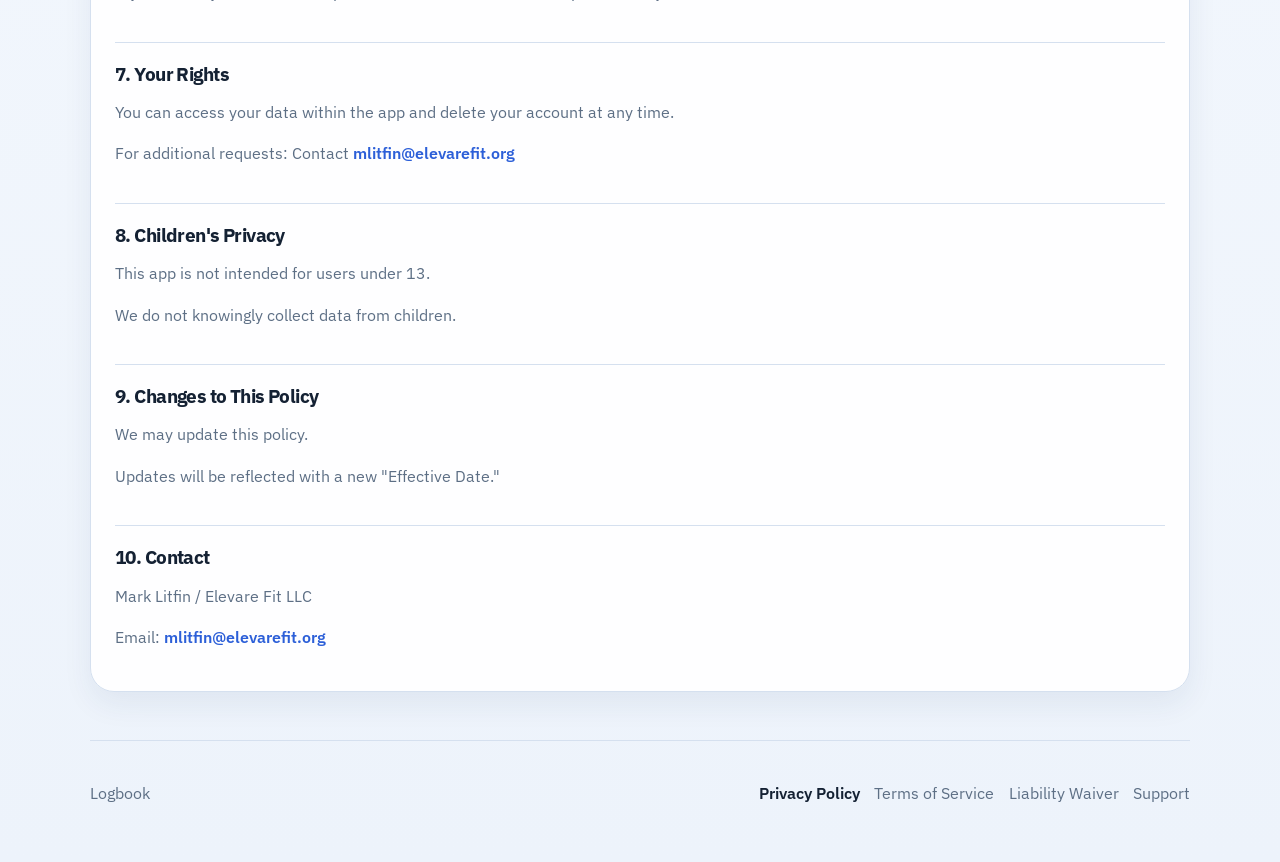
==== commit 4ad23d00: "Update Logbook icon asset" ====
--- a/privacy.html
+++ b/privacy.html
@@ -17,7 +17,7 @@
     <link
       rel="icon"
       type="image/png"
-      href="./protocol_icon/protocol_transparent.png?v=20260417a"
+      href="./logbook_icon/logbook_transparent.png?v=20260417c"
     />
     <link rel="stylesheet" href="./styles.css?v=20260417a" />
   </head>
@@ -27,7 +27,7 @@
         <a class="brand" href="index.html" aria-label="Logbook home">
           <img
             class="brand-logo"
-            src="./protocol_icon/protocol_transparent.png?v=20260417a"
+            src="./logbook_icon/logbook_transparent.png?v=20260417c"
             alt=""
           />
           <span>Logbook</span>
